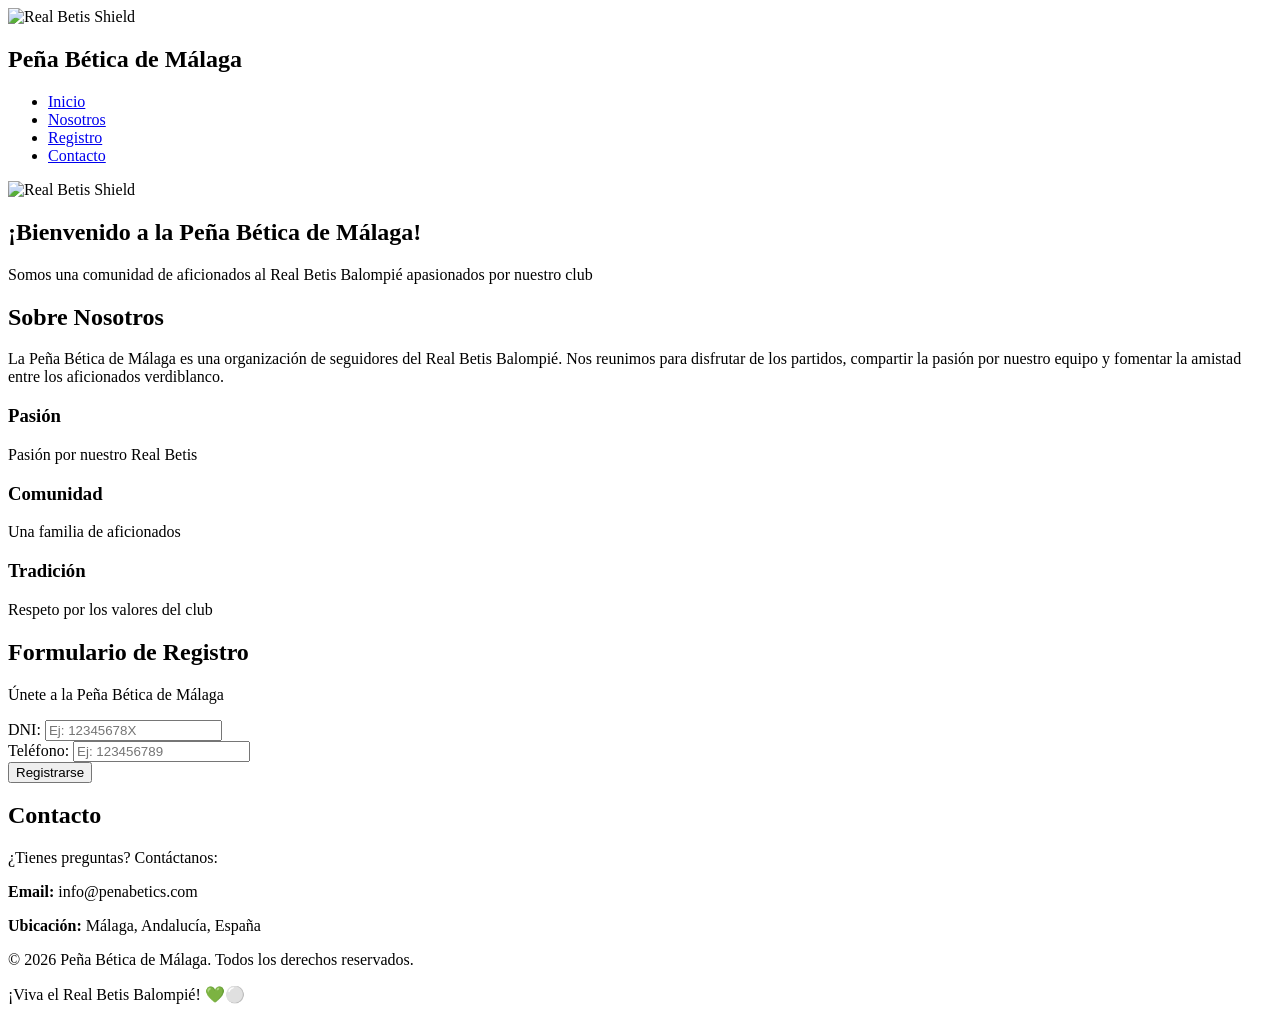
==== index.html @ 550b83b9 "Add landing page HTML for Peña Bética de Málaga" ====
<!DOCTYPE html>
<html lang="es">
<head>
    <meta charset="UTF-8">
    <meta name="viewport" content="width=device-width, initial-scale=1.0">
    <title>Peña Bética de Málaga</title>
    <link rel="stylesheet" href="styles.css">
</head>
<body>
    <!-- Header -->
    <header class="header">
        <nav class="navbar">
            <div class="nav-container">
                <div class="logo-section">
                    <img src="https://upload.wikimedia.org/wikipedia/en/f/f5/Real_Betis_logo.png" alt="Real Betis Shield" class="shield-logo">
                    <h1 class="club-name">Peña Bética de Málaga</h1>
                </div>
                <ul class="nav-menu">
                    <li><a href="#inicio">Inicio</a></li>
                    <li><a href="#nosotros">Nosotros</a></li>
                    <li><a href="#registro">Registro</a></li>
                    <li><a href="#contacto">Contacto</a></li>
                </ul>
            </div>
        </nav>
    </header>

    <!-- Hero Section -->
    <section class="hero" id="inicio">
        <div class="hero-content">
            <img src="https://upload.wikimedia.org/wikipedia/en/f/f5/Real_Betis_logo.png" alt="Real Betis Shield" class="hero-shield">
            <h2>¡Bienvenido a la Peña Bética de Málaga!</h2>
            <p>Somos una comunidad de aficionados al Real Betis Balompié apasionados por nuestro club</p>
        </div>
    </section>

    <!-- About Section -->
    <section class="about" id="nosotros">
        <div class="container">
            <h2>Sobre Nosotros</h2>
            <p>
                La Peña Bética de Málaga es una organización de seguidores del Real Betis Balompié. 
                Nos reunimos para disfrutar de los partidos, compartir la pasión por nuestro equipo 
                y fomentar la amistad entre los aficionados verdiblanco.
            </p>
            <div class="values">
                <div class="value-item">
                    <h3>Pasión</h3>
                    <p>Pasión por nuestro Real Betis</p>
                </div>
                <div class="value-item">
                    <h3>Comunidad</h3>
                    <p>Una familia de aficionados</p>
                </div>
                <div class="value-item">
                    <h3>Tradición</h3>
                    <p>Respeto por los valores del club</p>
                </div>
            </div>
        </div>
    </section>

    <!-- Registration Section -->
    <section class="registration" id="registro">
        <div class="container">
            <h2>Formulario de Registro</h2>
            <p class="subtitle">Únete a la Peña Bética de Málaga</p>
            
            <form id="registrationForm" class="registration-form">
                <div class="form-group">
                    <label for="dni">DNI:</label>
                    <input 
                        type="text" 
                        id="dni" 
                        name="dni" 
                        placeholder="Ej: 12345678X" 
                        minlength="9" 
                        maxlength="9"
                        pattern="[0-9]{8}[A-Za-z]"
                        required
                        title="DNI debe contener 8 números y una letra"
                    >
                    <span class="error-message" id="dniError"></span>
                </div>

                <div class="form-group">
                    <label for="telephone">Teléfono:</label>
                    <input 
                        type="tel" 
                        id="telephone" 
                        name="telephone" 
                        placeholder="Ej: 123456789" 
                        minlength="9" 
                        maxlength="9"
                        pattern="[0-9]{9}"
                        required
                        title="El teléfono debe contener 9 números"
                    >
                    <span class="error-message" id="telephoneError"></span>
                </div>

                <button type="submit" class="submit-btn">Registrarse</button>
                <span class="success-message" id="successMessage"></span>
            </form>
        </div>
    </section>

    <!-- Contact Section -->
    <section class="contact" id="contacto">
        <div class="container">
            <h2>Contacto</h2>
            <p>¿Tienes preguntas? Contáctanos:</p>
            <div class="contact-info">
                <p><strong>Email:</strong> info@penabetics.com</p>
                <p><strong>Ubicación:</strong> Málaga, Andalucía, España</p>
            </div>
        </div>
    </section>

    <!-- Footer -->
    <footer class="footer">
        <div class="container">
            <p>&copy; 2026 Peña Bética de Málaga. Todos los derechos reservados.</p>
            <p class="disclaimer">¡Viva el Real Betis Balompié! 💚⚪</p>
        </div>
    </footer>

    <script src="script.js"></script>
</body>
</html>
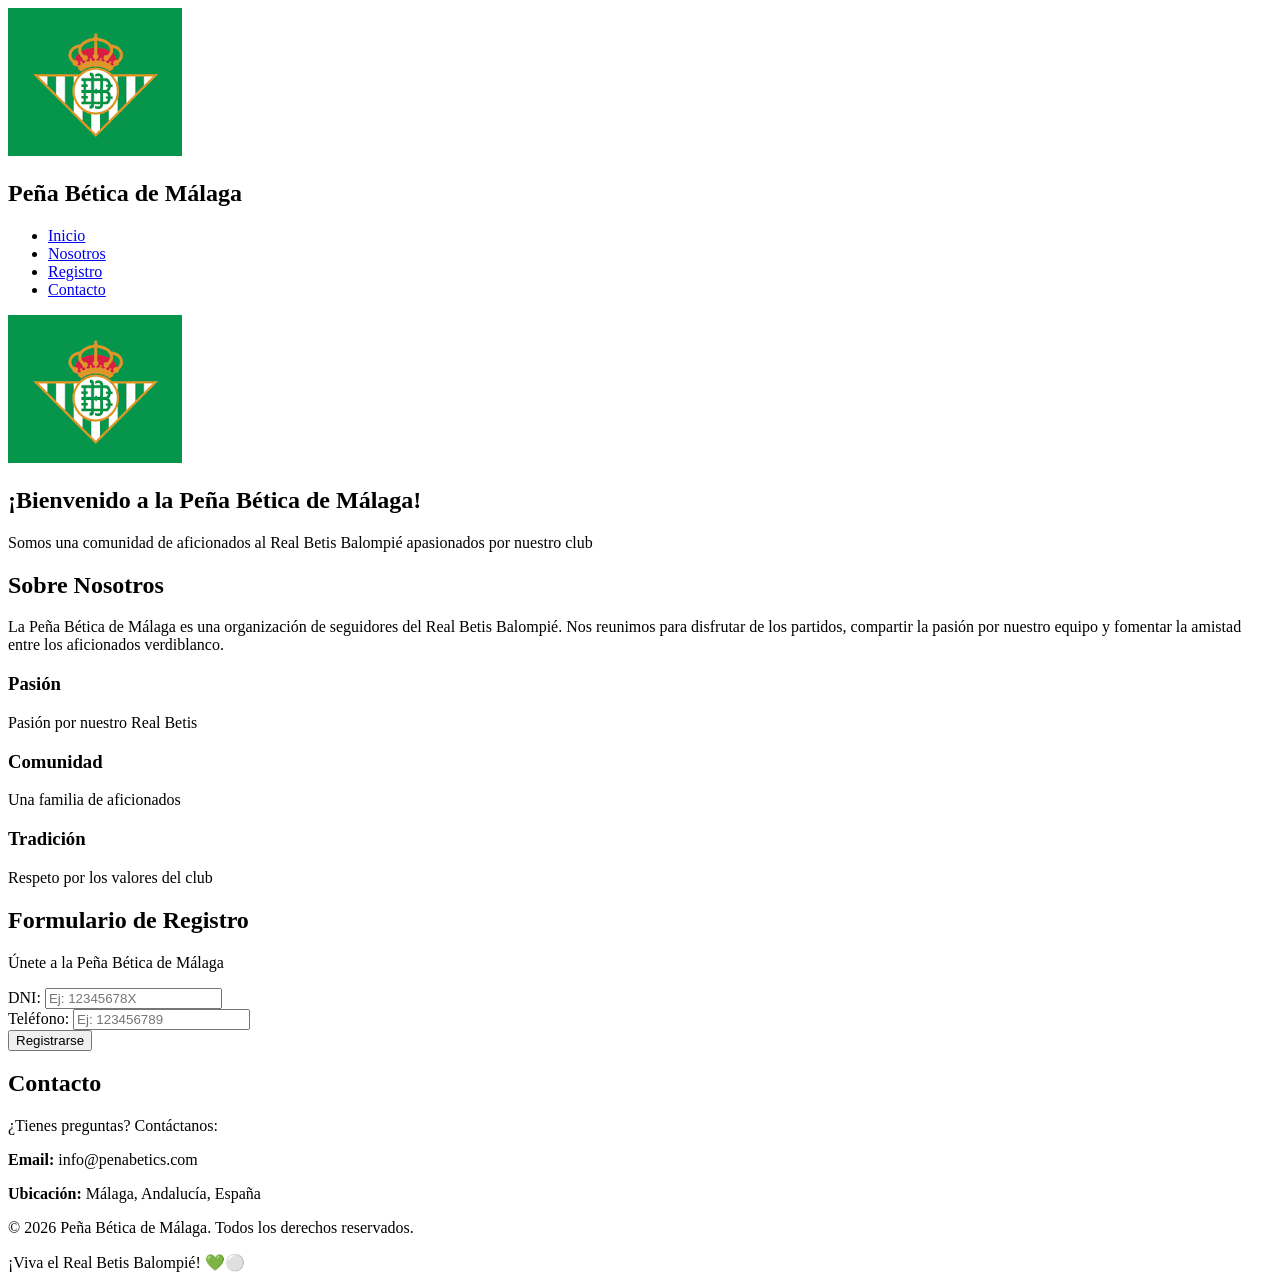
==== commit 74126633: "Replace logo image with base64 encoded version" ====
--- a/index.html
+++ b/index.html
@@ -12,7 +12,7 @@
         <nav class="navbar">
             <div class="nav-container">
                 <div class="logo-section">
-                    <img src="https://upload.wikimedia.org/wikipedia/en/f/f5/Real_Betis_logo.png" alt="Real Betis Shield" class="shield-logo">
+                    <img src="[data-uri]" alt="Real Betis Shield" class="shield-logo">
                     <h1 class="club-name">Peña Bética de Málaga</h1>
                 </div>
                 <ul class="nav-menu">
@@ -28,7 +28,7 @@
     <!-- Hero Section -->
     <section class="hero" id="inicio">
         <div class="hero-content">
-            <img src="https://upload.wikimedia.org/wikipedia/en/f/f5/Real_Betis_logo.png" alt="Real Betis Shield" class="hero-shield">
+            <img src="[data-uri]" alt="Real Betis Shield" class="hero-shield">
             <h2>¡Bienvenido a la Peña Bética de Málaga!</h2>
             <p>Somos una comunidad de aficionados al Real Betis Balompié apasionados por nuestro club</p>
         </div>
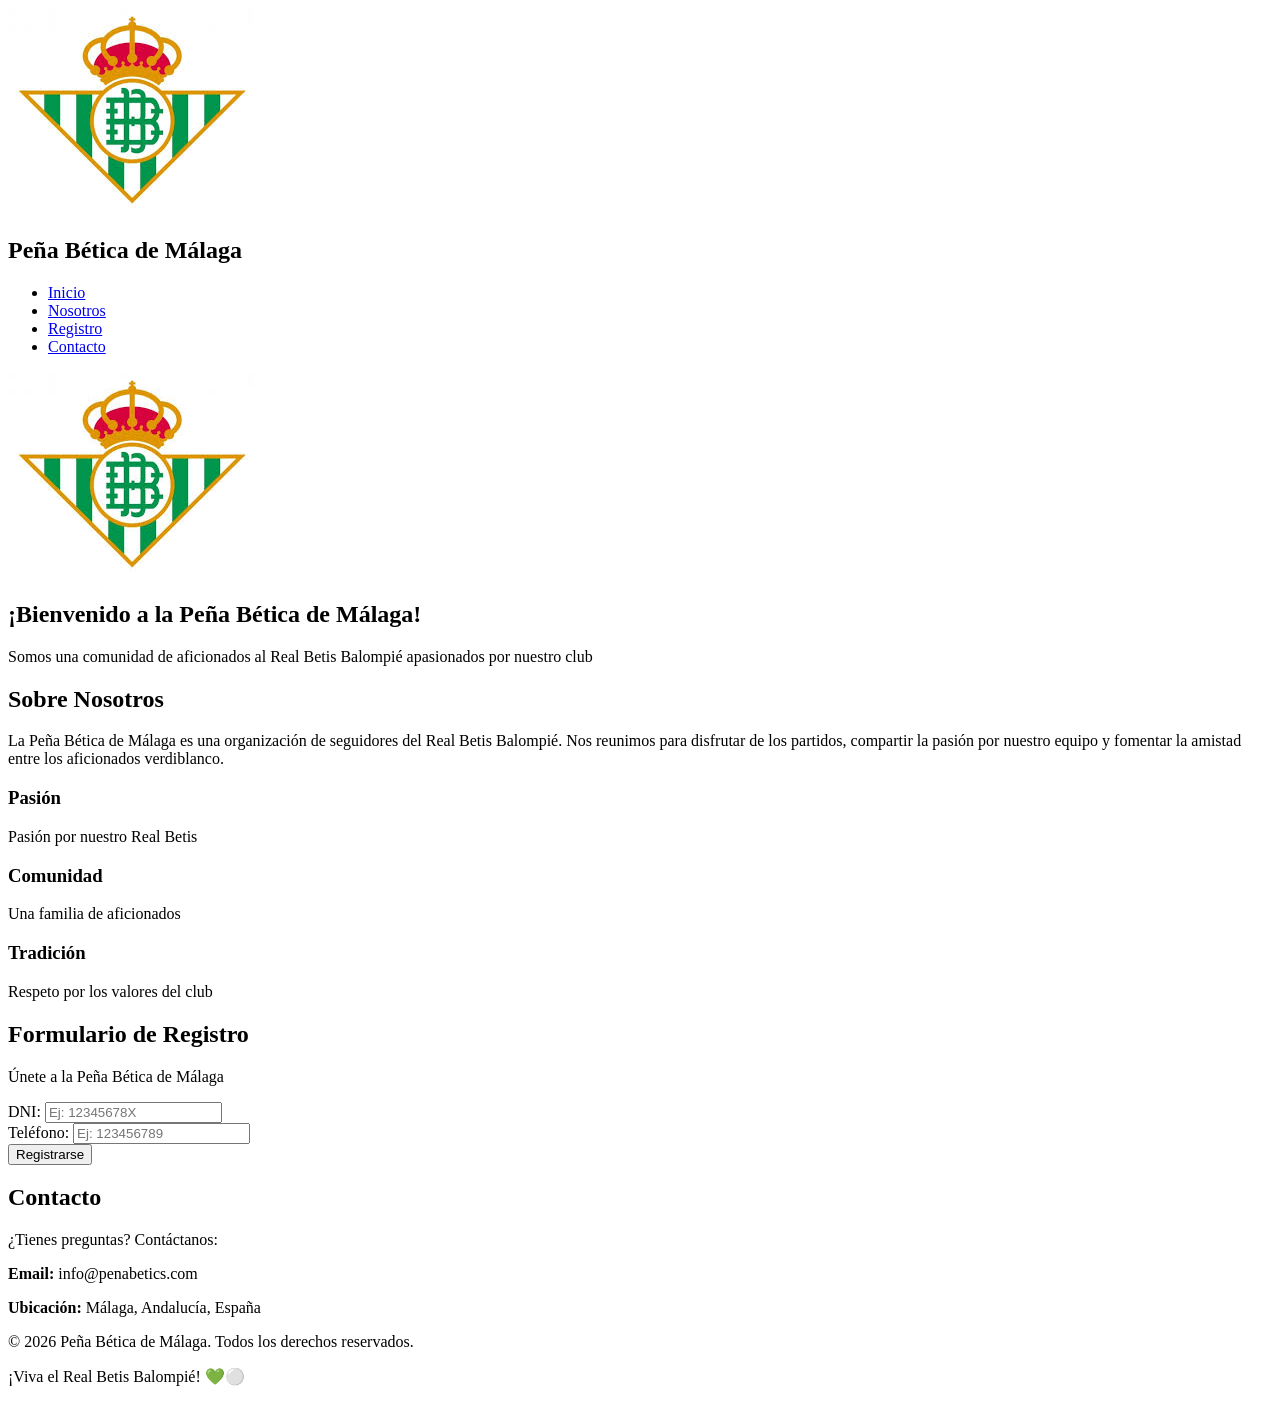
==== commit 0eb43751: "add code" ====
--- a/index.html
+++ b/index.html
@@ -12,7 +12,7 @@
         <nav class="navbar">
             <div class="nav-container">
                 <div class="logo-section">
-                    <img src="[data-uri]" alt="Real Betis Shield" class="shield-logo">
+                    <img src="images/logo_betis.jpeg" alt="Real Betis Shield" class="shield-logo">
                     <h1 class="club-name">Peña Bética de Málaga</h1>
                 </div>
                 <ul class="nav-menu">
@@ -28,7 +28,7 @@
     <!-- Hero Section -->
     <section class="hero" id="inicio">
         <div class="hero-content">
-            <img src="[data-uri]" alt="Real Betis Shield" class="hero-shield">
+            <img src="images/logo_betis.jpeg" alt="Real Betis Shield" class="shield-logo">
             <h2>¡Bienvenido a la Peña Bética de Málaga!</h2>
             <p>Somos una comunidad de aficionados al Real Betis Balompié apasionados por nuestro club</p>
         </div>
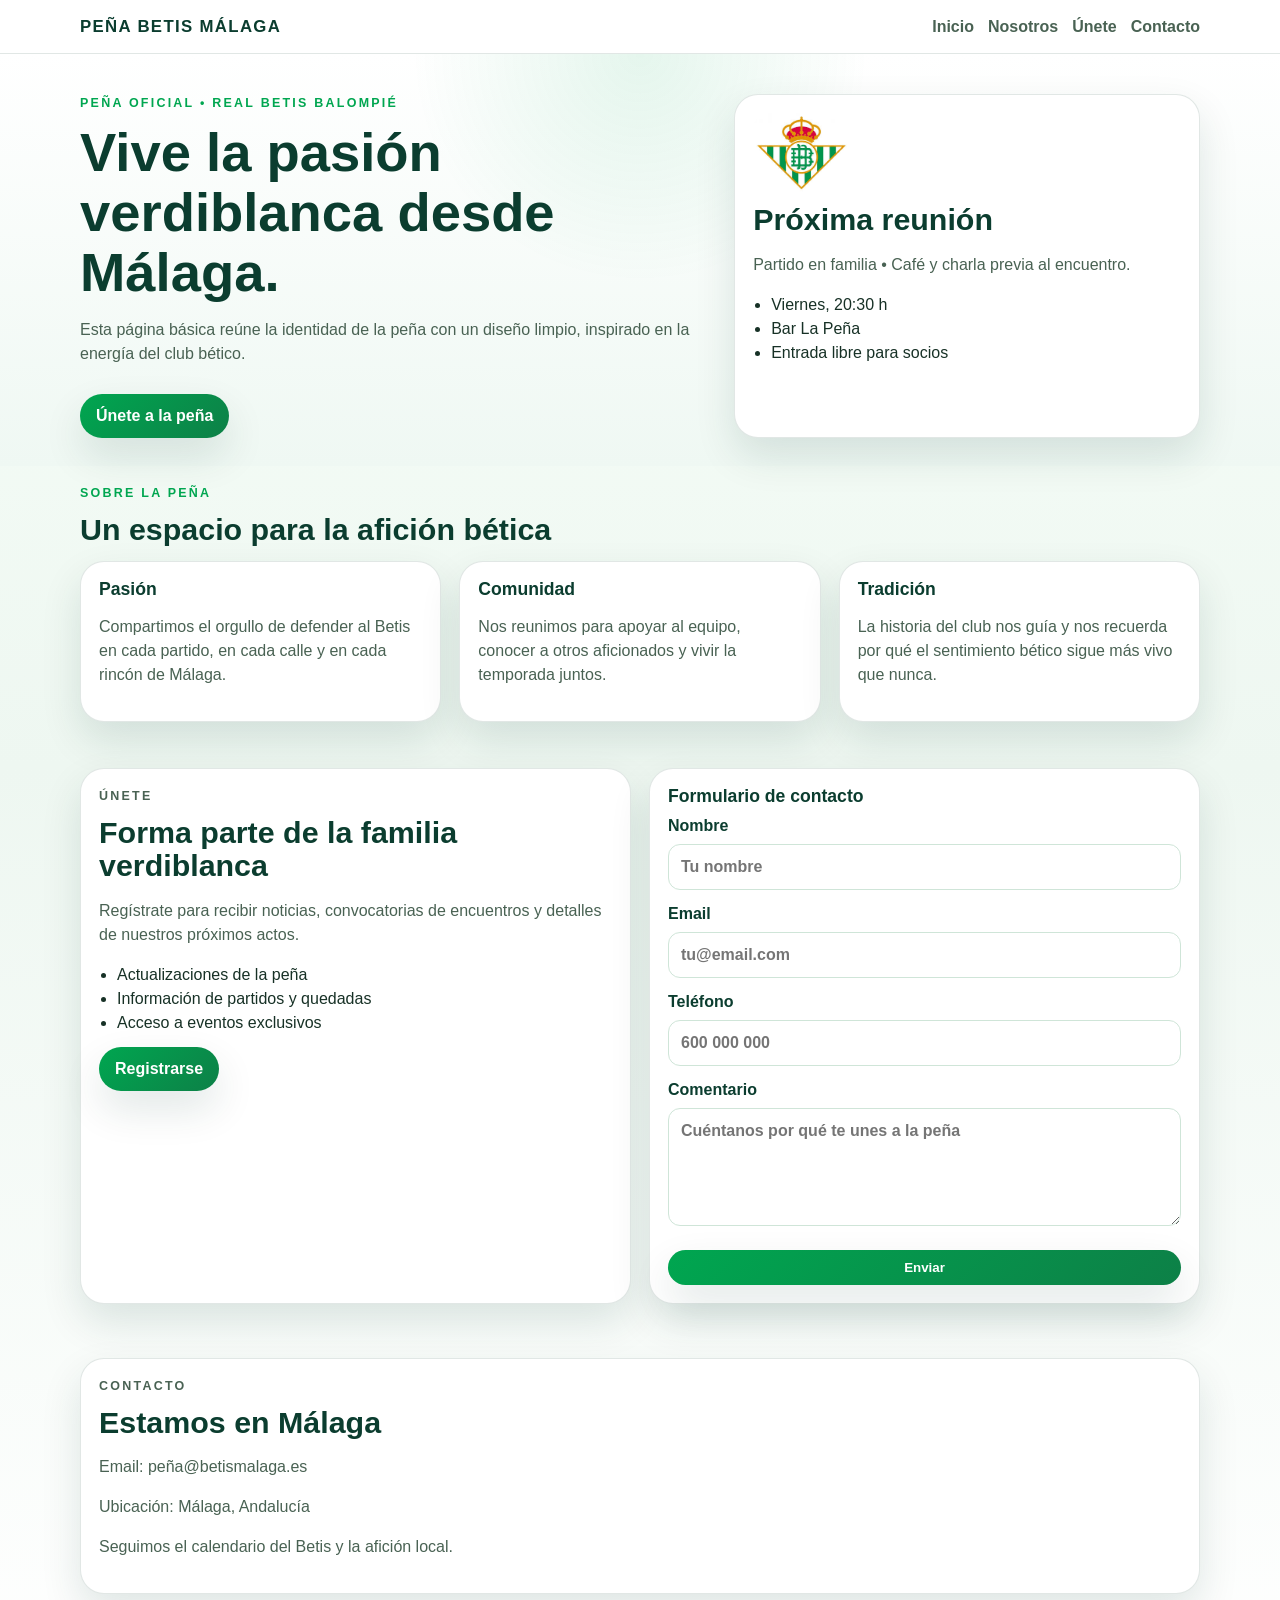
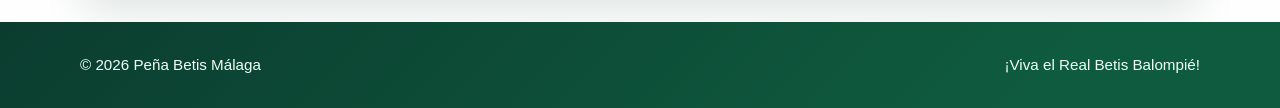
==== commit fb6a4db0: "change folder for website" ====
--- a/index.html
+++ b/index.html
@@ -1,130 +1,134 @@
 <!DOCTYPE html>
 <html lang="es">
-<head>
-    <meta charset="UTF-8">
-    <meta name="viewport" content="width=device-width, initial-scale=1.0">
-    <title>Peña Bética de Málaga</title>
-    <link rel="stylesheet" href="styles.css">
-</head>
-<body>
-    <!-- Header -->
-    <header class="header">
-        <nav class="navbar">
-            <div class="nav-container">
-                <div class="logo-section">
-                    <img src="images/logo_betis.jpeg" alt="Real Betis Shield" class="shield-logo">
-                    <h1 class="club-name">Peña Bética de Málaga</h1>
-                </div>
-                <ul class="nav-menu">
-                    <li><a href="#inicio">Inicio</a></li>
-                    <li><a href="#nosotros">Nosotros</a></li>
-                    <li><a href="#registro">Registro</a></li>
-                    <li><a href="#contacto">Contacto</a></li>
-                </ul>
-            </div>
+  <head>
+    <meta charset="UTF-8" />
+    <meta name="viewport" content="width=device-width, initial-scale=1.0" />
+    <title>Peña Betis Málaga</title>
+    <meta name="description" content="Una web básica para la peña del Real Betis Balompié en Málaga." />
+    <link rel="stylesheet" href="styles.css" />
+  </head>
+  <body>
+    <header class="site-header">
+      <div class="wrap nav-bar">
+        <a class="brand" href="#inicio">Peña Betis Málaga</a>
+        <nav class="nav-links">
+          <a href="#inicio">Inicio</a>
+          <a href="#nosotros">Nosotros</a>
+          <a href="https://t.co/wYWbbO3Bao" target="_blank" rel="noopener noreferrer">Únete</a>
+          <a href="#contacto">Contacto</a>
         </nav>
+      </div>
     </header>
 
-    <!-- Hero Section -->
-    <section class="hero" id="inicio">
-        <div class="hero-content">
-            <img src="images/logo_betis.jpeg" alt="Real Betis Shield" class="shield-logo">
-            <h2>¡Bienvenido a la Peña Bética de Málaga!</h2>
-            <p>Somos una comunidad de aficionados al Real Betis Balompié apasionados por nuestro club</p>
+    <main>
+      <section class="hero" id="inicio">
+        <div class="wrap hero-grid">
+          <article>
+            <p class="eyebrow">Peña oficial • Real Betis Balompié</p>
+            <h1>Vive la pasión verdiblanca desde Málaga.</h1>
+            <p class="lede">
+              Esta página básica reúne la identidad de la peña con un diseño limpio, inspirado en la
+              energía del club bético.
+            </p>
+            <a class="btn" href="https://t.co/wYWbbO3Bao" target="_blank" rel="noopener noreferrer">Únete a la peña</a>
+          </article>
+
+          <aside class="hero-card">
+            <img src="images/logo_betis.jpeg" alt="Escudo del Real Betis" class="club-mark" />
+            <h2>Próxima reunión</h2>
+            <p>Partido en familia • Café y charla previa al encuentro.</p>
+            <ul class="mini-list">
+              <li>Viernes, 20:30 h</li>
+              <li>Bar La Peña</li>
+              <li>Entrada libre para socios</li>
+            </ul>
+          </aside>
         </div>
-    </section>
+      </section>
 
-    <!-- About Section -->
-    <section class="about" id="nosotros">
-        <div class="container">
-            <h2>Sobre Nosotros</h2>
+      <section class="section" id="nosotros">
+        <div class="wrap">
+          <div class="section-heading">
+            <p class="eyebrow">Sobre la peña</p>
+            <h2>Un espacio para la afición bética</h2>
+          </div>
+          <div class="cards three-up">
+            <article class="card">
+              <h3>Pasión</h3>
+              <p>Compartimos el orgullo de defender al Betis en cada partido, en cada calle y en cada rincón de Málaga.</p>
+            </article>
+            <article class="card">
+              <h3>Comunidad</h3>
+              <p>Nos reunimos para apoyar al equipo, conocer a otros aficionados y vivir la temporada juntos.</p>
+            </article>
+            <article class="card">
+              <h3>Tradición</h3>
+              <p>La historia del club nos guía y nos recuerda por qué el sentimiento bético sigue más vivo que nunca.</p>
+            </article>
+          </div>
+        </div>
+      </section>
+
+      <section class="section alt" id="registro">
+        <div class="wrap grid-2">
+          <article class="card large-card">
+            <p class="eyebrow">Únete</p>
+            <h2>Forma parte de la familia verdiblanca</h2>
             <p>
-                La Peña Bética de Málaga es una organización de seguidores del Real Betis Balompié. 
-                Nos reunimos para disfrutar de los partidos, compartir la pasión por nuestro equipo 
-                y fomentar la amistad entre los aficionados verdiblanco.
+              Regístrate para recibir noticias, convocatorias de encuentros y detalles de nuestros próximos actos.
             </p>
-            <div class="values">
-                <div class="value-item">
-                    <h3>Pasión</h3>
-                    <p>Pasión por nuestro Real Betis</p>
-                </div>
-                <div class="value-item">
-                    <h3>Comunidad</h3>
-                    <p>Una familia de aficionados</p>
-                </div>
-                <div class="value-item">
-                    <h3>Tradición</h3>
-                    <p>Respeto por los valores del club</p>
-                </div>
-            </div>
+            <ul class="check-list">
+              <li>Actualizaciones de la peña</li>
+              <li>Información de partidos y quedadas</li>
+              <li>Acceso a eventos exclusivos</li>
+            </ul>
+            <a class="btn" href="https://t.co/wYWbbO3Bao" target="_blank" rel="noopener noreferrer">Registrarse</a>
+          </article>
+
+          <article class="form-card">
+            <h3>Formulario de contacto</h3>
+            <form class="form-grid">
+              <label>
+                Nombre
+                <input type="text" placeholder="Tu nombre" />
+              </label>
+              <label>
+                Email
+                <input type="email" placeholder="tu@email.com" />
+              </label>
+              <label>
+                Teléfono
+                <input type="tel" placeholder="600 000 000" />
+              </label>
+              <label>
+                Comentario
+                <textarea rows="4" placeholder="Cuéntanos por qué te unes a la peña"></textarea>
+              </label>
+              <button class="btn btn-full" type="submit">Enviar</button>
+            </form>
+          </article>
         </div>
-    </section>
+      </section>
 
-    <!-- Registration Section -->
-    <section class="registration" id="registro">
-        <div class="container">
-            <h2>Formulario de Registro</h2>
-            <p class="subtitle">Únete a la Peña Bética de Málaga</p>
-            
-            <form id="registrationForm" class="registration-form">
-                <div class="form-group">
-                    <label for="dni">DNI:</label>
-                    <input 
-                        type="text" 
-                        id="dni" 
-                        name="dni" 
-                        placeholder="Ej: 12345678X" 
-                        minlength="9" 
-                        maxlength="9"
-                        pattern="[0-9]{8}[A-Za-z]"
-                        required
-                        title="DNI debe contener 8 números y una letra"
-                    >
-                    <span class="error-message" id="dniError"></span>
-                </div>
+      <section class="section" id="contacto">
+        <div class="wrap">
+          <article class="card contact-card">
+            <p class="eyebrow">Contacto</p>
+            <h2>Estamos en Málaga</h2>
+            <p>Email: peña@betismalaga.es</p>
+            <p>Ubicación: Málaga, Andalucía</p>
+            <p>Seguimos el calendario del Betis y la afición local.</p>
+          </article>
+        </div>
+      </section>
+    </main>
 
-                <div class="form-group">
-                    <label for="telephone">Teléfono:</label>
-                    <input 
-                        type="tel" 
-                        id="telephone" 
-                        name="telephone" 
-                        placeholder="Ej: 123456789" 
-                        minlength="9" 
-                        maxlength="9"
-                        pattern="[0-9]{9}"
-                        required
-                        title="El teléfono debe contener 9 números"
-                    >
-                    <span class="error-message" id="telephoneError"></span>
-                </div>
+    <footer class="site-footer">
+      <div class="wrap footer-row">
+        <p>© 2026 Peña Betis Málaga</p>
+        <p>¡Viva el Real Betis Balompié!</p>
+      </div>
+    </footer>
+  </body>
+</html>
 
-                <button type="submit" class="submit-btn">Registrarse</button>
-                <span class="success-message" id="successMessage"></span>
-            </form>
-        </div>
-    </section>
-
-    <!-- Contact Section -->
-    <section class="contact" id="contacto">
-        <div class="container">
-            <h2>Contacto</h2>
-            <p>¿Tienes preguntas? Contáctanos:</p>
-            <div class="contact-info">
-                <p><strong>Email:</strong> info@penabetics.com</p>
-                <p><strong>Ubicación:</strong> Málaga, Andalucía, España</p>
-            </div>
-        </div>
-    </section>
-
-    <!-- Footer -->
-    <footer class="footer">
-        <div class="container">
-            <p>&copy; 2026 Peña Bética de Málaga. Todos los derechos reservados.</p>
-            <p class="disclaimer">¡Viva el Real Betis Balompié! 💚⚪</p>
-        </div>
-    </footer>
-
-    <script src="script.js"></script>
-</body>
-</html>
--- a/styles.css
+++ b/styles.css
@@ -0,0 +1,252 @@
+:root {
+  color-scheme: light;
+  --green: #00a650;
+  --green-dark: #0b3d2f;
+  --green-soft: #eafaf2;
+  --text: #173126;
+  --muted: #496253;
+  --surface: #ffffff;
+  --border: rgba(11, 61, 47, 0.12);
+  --shadow: 0 18px 40px rgba(11, 61, 47, 0.12);
+  font-family: Arial, Helvetica, sans-serif;
+}
+
+* { box-sizing: border-box; }
+
+html { scroll-behavior: smooth; }
+
+body {
+  margin: 0;
+  min-height: 100vh;
+  background: linear-gradient(180deg, #f8fff9 0%, #eef7f1 45%, #ffffff 100%);
+  color: var(--text);
+  line-height: 1.5;
+}
+
+img { display: block; max-width: 100%; }
+
+a { color: inherit; text-decoration: none; }
+
+.wrap {
+  width: min(1120px, calc(100% - 24px));
+  margin: 0 auto;
+}
+
+.site-header {
+  position: sticky;
+  top: 0;
+  z-index: 10;
+  background: rgba(255, 255, 255, 0.92);
+  border-bottom: 1px solid var(--border);
+  backdrop-filter: blur(8px);
+}
+
+.nav-bar {
+  display: flex;
+  align-items: center;
+  justify-content: space-between;
+  gap: 16px;
+  padding: 14px 0;
+}
+
+.brand {
+  font-size: 1.05rem;
+  font-weight: 800;
+  letter-spacing: 0.08em;
+  text-transform: uppercase;
+  color: var(--green-dark);
+}
+
+.nav-links {
+  display: flex;
+  flex-wrap: wrap;
+  justify-content: flex-end;
+  gap: 14px;
+  color: var(--muted);
+  font-weight: 600;
+}
+
+.hero {
+  padding: 40px 0 28px;
+  background:
+    radial-gradient(circle at top, rgba(0, 166, 80, 0.10), transparent 30%),
+    linear-gradient(180deg, #ffffff 0%, #eff8f3 100%);
+}
+
+.hero-grid {
+  display: grid;
+  grid-template-columns: 1.15fr 0.85fr;
+  gap: 24px;
+  align-items: stretch;
+}
+
+.eyebrow {
+  margin: 0 0 10px;
+  color: var(--green);
+  text-transform: uppercase;
+  letter-spacing: 0.18em;
+  font-size: 0.78rem;
+  font-weight: 800;
+}
+
+h1, h2, h3 {
+  line-height: 1.1;
+  color: var(--green-dark);
+}
+
+h1 {
+  margin: 0 0 12px;
+  font-size: clamp(2rem, 5vw, 3.4rem);
+}
+
+h2 {
+  margin: 0 0 8px;
+  font-size: clamp(1.35rem, 4vw, 1.9rem);
+}
+
+h3 {
+  margin: 0 0 8px;
+  font-size: 1.1rem;
+}
+
+.lede, .card p, .contact-card p, .hero-card p, .large-card p {
+  color: var(--muted);
+}
+
+.btn {
+  display: inline-block;
+  margin-top: 12px;
+  padding: 10px 16px;
+  border-radius: 999px;
+  background: linear-gradient(135deg, var(--green), #0d8047);
+  color: #fff;
+  font-weight: 700;
+  box-shadow: var(--shadow);
+}
+
+.btn-full { width: 100%; text-align: center; border: none; cursor: pointer; }
+
+.hero-card,
+.card,
+.form-card {
+  background: var(--surface);
+  border: 1px solid var(--border);
+  border-radius: 24px;
+  box-shadow: var(--shadow);
+}
+
+.hero-card {
+  padding: 18px;
+}
+
+.club-mark {
+  width: 96px;
+  border-radius: 18px;
+  margin-bottom: 10px;
+}
+
+.mini-list,
+.check-list {
+  margin: 12px 0 0;
+  padding-left: 18px;
+  color: var(--text);
+}
+
+.section {
+  padding: 18px 0 28px;
+}
+
+.section.alt {
+  padding-bottom: 36px;
+}
+
+.section-heading {
+  margin-bottom: 14px;
+}
+
+.cards {
+  display: grid;
+  gap: 18px;
+}
+
+.cards.three-up {
+  grid-template-columns: repeat(3, 1fr);
+}
+
+.card {
+  padding: 18px;
+}
+
+.grid-2 {
+  display: grid;
+  grid-template-columns: 1fr 1fr;
+  gap: 18px;
+}
+
+.large-card {
+  padding: 18px;
+}
+
+.form-card {
+  padding: 18px;
+}
+
+.form-grid {
+  display: grid;
+  gap: 12px;
+}
+
+.form-grid label {
+  display: grid;
+  gap: 6px;
+  font-weight: 700;
+  color: var(--green-dark);
+}
+
+.form-grid input,
+.form-grid textarea {
+  width: 100%;
+  border: 1px solid #cfe5d8;
+  border-radius: 12px;
+  padding: 10px 12px;
+  font: inherit;
+  color: var(--text);
+  background: #fff;
+}
+
+.form-grid textarea { resize: vertical; }
+
+.site-footer {
+  background: linear-gradient(135deg, var(--green-dark), #0f5b3f 80%);
+  color: #effff6;
+}
+
+.footer-row {
+  display: flex;
+  justify-content: space-between;
+  gap: 12px;
+  align-items: center;
+  padding: 16px 0;
+  font-size: 0.95rem;
+}
+
+@media (max-width: 920px) {
+  .hero-grid,
+  .grid-2,
+  .cards.three-up {
+    grid-template-columns: 1fr;
+  }
+}
+
+@media (max-width: 680px) {
+  .nav-bar,
+  .footer-row {
+    flex-direction: column;
+    align-items: flex-start;
+  }
+
+  .nav-links {
+    gap: 10px;
+  }
+}
+
